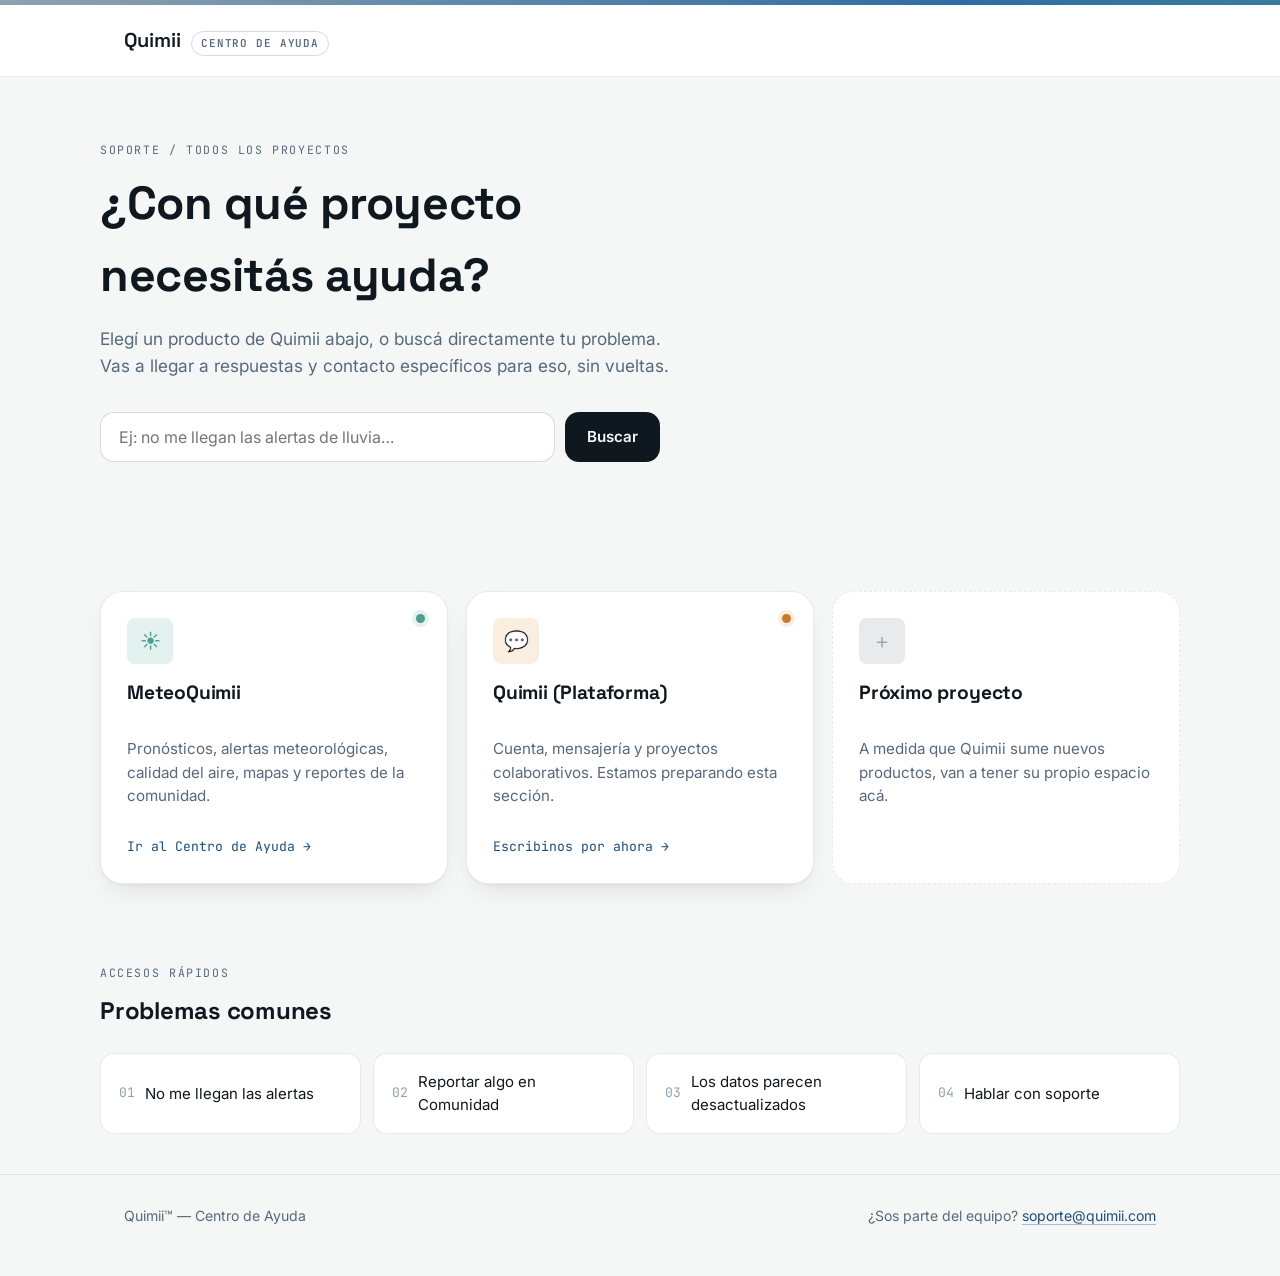
==== index.html @ ab5a410b "Add files via upload" ====
<!DOCTYPE html>
<html lang="es">
<head>
  <meta charset="UTF-8">
  <meta name="viewport" content="width=device-width, initial-scale=1.0">
  <title>Centro de Ayuda Quimii</title>
  <meta name="description" content="Centro de ayuda de Quimii: soporte para MeteoQuimii y el resto de los proyectos de Quimii.">
  <link rel="preconnect" href="https://fonts.googleapis.com">
  <link rel="preconnect" href="https://fonts.gstatic.com" crossorigin>
  <link href="https://fonts.googleapis.com/css2?family=Inter:wght@400;500;600;700&family=Space+Grotesk:wght@500;600;700&family=JetBrains+Mono:wght@400;500;600&display=swap" rel="stylesheet">
  <link rel="stylesheet" href="styles.css">
</head>
<body>
  <div class="sky-strip" aria-hidden="true"></div>

  <header class="site-header">
    <div class="wrap">
      <a class="brand" href="index.html">Quimii <span class="tag">Centro de Ayuda</span></a>
    </div>
  </header>

  <main>
    <section class="hero wrap">
      <span class="eyebrow">Soporte / Todos los proyectos</span>
      <h1>¿Con qué proyecto necesitás ayuda?</h1>
      <p class="lede">Elegí un producto de Quimii abajo, o buscá directamente tu problema. Vas a llegar a respuestas y contacto específicos para eso, sin vueltas.</p>

      <form id="help-search-form" class="help-search" role="search">
        <label for="help-search-input" class="sr-only" style="position:absolute;left:-9999px;">Buscar en el centro de ayuda</label>
        <input id="help-search-input" type="text" placeholder="Ej: no me llegan las alertas de lluvia…" autocomplete="off">
        <button type="submit">Buscar</button>
      </form>
      <p id="search-result" role="status"></p>
    </section>

    <section class="section wrap" aria-label="Proyectos Quimii">
      <div class="card-grid">
        <a class="project-card meteo" href="soporte-meteoquimii.html">
          <span class="status-dot on" title="Soporte activo"></span>
          <div class="icon-badge">☀️</div>
          <h3>MeteoQuimii</h3>
          <p class="desc">Pronósticos, alertas meteorológicas, calidad del aire, mapas y reportes de la comunidad.</p>
          <span class="go">Ir al Centro de Ayuda →</span>
        </a>

        <a class="project-card base" href="#quimii-plataforma" id="quimii-plataforma">
          <span class="status-dot soon" title="Contenido en preparación"></span>
          <div class="icon-badge">💬</div>
          <h3>Quimii (Plataforma)</h3>
          <p class="desc">Cuenta, mensajería y proyectos colaborativos. Estamos preparando esta sección.</p>
          <span class="go">Escribinos por ahora →</span>
        </a>

        <div class="project-card future" aria-disabled="true">
          <div class="icon-badge">＋</div>
          <h3>Próximo proyecto</h3>
          <p class="desc">A medida que Quimii sume nuevos productos, van a tener su propio espacio acá.</p>
        </div>
      </div>
    </section>

    <section class="section wrap" aria-label="Accesos rápidos">
      <div class="section-head">
        <span class="eyebrow">Accesos rápidos</span>
        <h2>Problemas comunes</h2>
      </div>
      <div class="quick-grid">
        <a class="quick-item" href="soporte-meteoquimii.html#faq-alertas"><span class="n">01</span> No me llegan las alertas</a>
        <a class="quick-item" href="soporte-meteoquimii.html#faq-comunidad"><span class="n">02</span> Reportar algo en Comunidad</a>
        <a class="quick-item" href="soporte-meteoquimii.html#faq-datos"><span class="n">03</span> Los datos parecen desactualizados</a>
        <a class="quick-item" href="soporte-meteoquimii.html#contacto"><span class="n">04</span> Hablar con soporte</a>
      </div>
    </section>
  </main>

  <footer class="site-footer">
    <div class="wrap">
      <span>Quimii™ — Centro de Ayuda</span>
      <span>¿Sos parte del equipo? <a href="mailto:soporte@quimii.com">soporte@quimii.com</a></span>
    </div>
  </footer>

  <script src="portal.js"></script>
</body>
</html>
---- styles.css ----
/* ==========================================================================
   Quimii — Centro de Ayuda
   Sistema de diseño: "despeje" — de nublado a despejado.
   El degradé del encabezado y los indicadores de estado usan la misma
   metáfora meteorológica que MeteoQuimii, para que el soporte se sienta
   parte de la misma familia de productos.
   ========================================================================== */

:root {
  /* Color */
  --ink: #10181f;
  --ink-soft: #2b3844;
  --slate: #57697a;
  --slate-soft: #8fa2b0;
  --paper: #f5f7f6;
  --paper-raised: #ffffff;
  --line: rgba(16, 24, 32, 0.09);
  --line-strong: rgba(16, 24, 32, 0.16);
  --sky: #2e6da4;
  --sky-deep: #1d4e7a;
  --clear: #4f9d92;
  --clear-soft: #e4f2ef;
  --amber: #c97a2e;
  --amber-soft: #faeee0;
  --storm: #b5493e;
  --storm-soft: #f8e8e6;

  /* Type */
  --font-display: "Space Grotesk", "Inter", sans-serif;
  --font-body: "Inter", sans-serif;
  --font-mono: "JetBrains Mono", monospace;

  /* Layout */
  --radius-s: 8px;
  --radius-m: 14px;
  --radius-l: 22px;
  --max: 1080px;
  --shadow-card: 0 1px 2px rgba(16, 24, 32, 0.04), 0 12px 28px -14px rgba(16, 24, 32, 0.18);
}

* { box-sizing: border-box; }

@media (prefers-reduced-motion: reduce) {
  *, *::before, *::after { animation-duration: 0.001ms !important; animation-iteration-count: 1 !important; transition: none !important; scroll-behavior: auto !important; }
}

html { scroll-behavior: smooth; }

body {
  margin: 0;
  font-family: var(--font-body);
  background: var(--paper);
  color: var(--ink);
  line-height: 1.55;
  -webkit-font-smoothing: antialiased;
}

a { color: var(--sky-deep); text-decoration-color: rgba(29, 78, 122, 0.35); text-underline-offset: 3px; }
a:hover { text-decoration-color: currentColor; }

h1, h2, h3, h4 { font-family: var(--font-display); color: var(--ink); margin: 0; letter-spacing: -0.01em; }

.eyebrow {
  display: block;
  font-family: var(--font-mono);
  font-size: 0.72rem;
  letter-spacing: 0.14em;
  text-transform: uppercase;
  color: var(--slate);
  margin-bottom: 0.6rem;
}

.wrap { max-width: var(--max); margin: 0 auto; padding: 0 24px; }

/* ---------- Sky strip (signature element) ---------- */
.sky-strip {
  height: 5px;
  width: 100%;
  background: linear-gradient(90deg, var(--slate-soft), var(--sky), var(--clear), var(--sky), var(--slate-soft));
  background-size: 300% 100%;
  animation: driftSky 14s linear infinite;
}
@keyframes driftSky {
  0% { background-position: 0% 0; }
  100% { background-position: 300% 0; }
}

/* ---------- Header ---------- */
.site-header {
  border-bottom: 1px solid var(--line);
  background: var(--paper-raised);
}
.site-header .wrap {
  display: flex;
  align-items: center;
  justify-content: space-between;
  padding-top: 20px;
  padding-bottom: 20px;
  gap: 16px;
  flex-wrap: wrap;
}
.brand {
  display: flex;
  align-items: baseline;
  gap: 10px;
  font-family: var(--font-display);
  font-weight: 600;
  font-size: 1.25rem;
  color: var(--ink);
  text-decoration: none;
}
.brand span.tag {
  font-family: var(--font-mono);
  font-size: 0.68rem;
  letter-spacing: 0.08em;
  text-transform: uppercase;
  color: var(--slate);
  border: 1px solid var(--line-strong);
  border-radius: 999px;
  padding: 3px 9px;
}
.back-link {
  font-family: var(--font-mono);
  font-size: 0.85rem;
  color: var(--slate);
  text-decoration: none;
  display: inline-flex;
  align-items: center;
  gap: 6px;
}
.back-link:hover { color: var(--sky-deep); }

/* ---------- Hero ---------- */
.hero { padding: 64px 0 40px; }
.hero h1 { font-size: clamp(2rem, 4.2vw, 2.9rem); max-width: 18ch; }
.hero p.lede { color: var(--slate); font-size: 1.08rem; max-width: 52ch; margin-top: 14px; }

/* ---------- Search ---------- */
.help-search {
  margin-top: 32px;
  display: flex;
  gap: 10px;
  max-width: 560px;
  flex-wrap: wrap;
}
.help-search input {
  flex: 1 1 260px;
  font-family: var(--font-body);
  font-size: 1rem;
  padding: 14px 18px;
  border-radius: var(--radius-m);
  border: 1px solid var(--line-strong);
  background: var(--paper-raised);
  color: var(--ink);
}
.help-search input:focus-visible { outline: 2px solid var(--sky); outline-offset: 2px; }
.help-search button {
  font-family: var(--font-body);
  font-weight: 600;
  font-size: 0.95rem;
  padding: 14px 22px;
  border-radius: var(--radius-m);
  border: none;
  background: var(--ink);
  color: var(--paper);
  cursor: pointer;
}
.help-search button:hover { background: var(--sky-deep); }
#search-result { margin-top: 14px; font-size: 0.92rem; color: var(--slate); min-height: 1.4em; }
#search-result a { font-weight: 600; }

/* ---------- Project cards ---------- */
.section { padding: 40px 0; }
.section-head { margin-bottom: 24px; max-width: 60ch; }
.section-head p { color: var(--slate); margin-top: 8px; }

.card-grid {
  display: grid;
  grid-template-columns: repeat(auto-fit, minmax(260px, 1fr));
  gap: 18px;
}

.project-card {
  background: var(--paper-raised);
  border: 1px solid var(--line);
  border-radius: var(--radius-l);
  padding: 26px;
  box-shadow: var(--shadow-card);
  display: flex;
  flex-direction: column;
  gap: 14px;
  text-decoration: none;
  color: inherit;
  transition: transform 0.18s ease, border-color 0.18s ease;
  position: relative;
  overflow: hidden;
}
.project-card:hover { transform: translateY(-3px); border-color: var(--sky); }
.project-card:focus-visible { outline: 2px solid var(--sky); outline-offset: 3px; }

.project-card .icon-badge {
  width: 46px; height: 46px;
  border-radius: var(--radius-s);
  display: flex; align-items: center; justify-content: center;
  font-size: 1.25rem;
}
.project-card.meteo .icon-badge { background: var(--clear-soft); color: var(--clear); }
.project-card.base .icon-badge { background: var(--amber-soft); color: var(--amber); }
.project-card.future .icon-badge { background: var(--line); color: var(--slate-soft); }

.project-card h3 { font-size: 1.2rem; }
.project-card p.desc { color: var(--slate); font-size: 0.95rem; flex-grow: 1; }
.project-card .go {
  font-family: var(--font-mono);
  font-size: 0.82rem;
  color: var(--sky-deep);
  display: inline-flex; align-items: center; gap: 6px;
}
.project-card.future {
  border-style: dashed;
  box-shadow: none;
  cursor: default;
}
.project-card.future:hover { transform: none; border-color: var(--line-strong); }

.status-dot {
  position: absolute; top: 22px; right: 22px;
  width: 9px; height: 9px; border-radius: 50%;
}
.status-dot.on { background: var(--clear); box-shadow: 0 0 0 4px var(--clear-soft); }
.status-dot.soon { background: var(--amber); box-shadow: 0 0 0 4px var(--amber-soft); }

/* ---------- Quick issues ---------- */
.quick-grid {
  display: grid;
  grid-template-columns: repeat(auto-fit, minmax(220px, 1fr));
  gap: 12px;
}
.quick-item {
  border: 1px solid var(--line);
  border-radius: var(--radius-m);
  padding: 16px 18px;
  background: var(--paper-raised);
  text-decoration: none;
  color: var(--ink);
  font-size: 0.94rem;
  display: flex; align-items: center; gap: 10px;
}
.quick-item:hover { border-color: var(--sky); color: var(--sky-deep); }
.quick-item .n { font-family: var(--font-mono); color: var(--slate-soft); font-size: 0.82rem; }

/* ---------- FAQ (details/summary, no JS needed) ---------- */
.faq-group { margin-bottom: 34px; }
.faq-group > h3 {
  font-size: 1rem;
  font-family: var(--font-mono);
  text-transform: uppercase;
  letter-spacing: 0.06em;
  color: var(--slate);
  margin-bottom: 12px;
}
details.faq {
  border-bottom: 1px solid var(--line);
  padding: 16px 2px;
}
details.faq summary {
  cursor: pointer;
  list-style: none;
  font-family: var(--font-body);
  font-weight: 600;
  font-size: 1.02rem;
  display: flex;
  align-items: center;
  justify-content: space-between;
  gap: 12px;
}
details.faq summary::-webkit-details-marker { display: none; }
details.faq summary::after {
  content: "+";
  font-family: var(--font-mono);
  font-size: 1.2rem;
  color: var(--slate-soft);
  flex-shrink: 0;
  transition: transform 0.15s ease;
}
details.faq[open] summary::after { content: "–"; color: var(--sky); }
details.faq p, details.faq ul {
  color: var(--slate);
  margin: 12px 0 0;
  max-width: 68ch;
}
details.faq ul { padding-left: 1.1em; }

/* ---------- Contact grid ---------- */
.contact-grid {
  display: grid;
  grid-template-columns: 1.2fr 1fr;
  gap: 22px;
}
@media (max-width: 820px) { .contact-grid { grid-template-columns: 1fr; } }

.panel {
  background: var(--paper-raised);
  border: 1px solid var(--line);
  border-radius: var(--radius-l);
  padding: 26px;
  box-shadow: var(--shadow-card);
}
.panel h3 { font-size: 1.1rem; margin-bottom: 4px; }
.panel p.hint { color: var(--slate); font-size: 0.9rem; margin: 6px 0 18px; }

.form-row { margin-bottom: 14px; display: flex; flex-direction: column; gap: 6px; }
.form-row label { font-size: 0.85rem; font-weight: 600; color: var(--ink-soft); }
.form-row input, .form-row select, .form-row textarea {
  font-family: var(--font-body);
  font-size: 0.95rem;
  padding: 11px 13px;
  border: 1px solid var(--line-strong);
  border-radius: var(--radius-s);
  background: var(--paper);
  color: var(--ink);
}
.form-row input:focus-visible, .form-row select:focus-visible, .form-row textarea:focus-visible {
  outline: 2px solid var(--sky); outline-offset: 1px;
}
.form-row textarea { resize: vertical; min-height: 96px; }

.btn-primary {
  font-family: var(--font-body);
  font-weight: 600;
  font-size: 0.96rem;
  padding: 12px 20px;
  border-radius: var(--radius-s);
  border: none;
  background: var(--ink);
  color: var(--paper);
  cursor: pointer;
  width: 100%;
}
.btn-primary:hover { background: var(--sky-deep); }

.contact-alt {
  display: flex;
  flex-direction: column;
  gap: 12px;
}
.alt-btn {
  display: flex; align-items: center; gap: 12px;
  border: 1px solid var(--line);
  border-radius: var(--radius-m);
  padding: 14px 16px;
  text-decoration: none;
  color: var(--ink);
  font-weight: 600;
  font-size: 0.95rem;
}
.alt-btn:hover { border-color: var(--sky); }
.alt-btn .ico { width: 34px; height: 34px; border-radius: 9px; display: flex; align-items: center; justify-content: center; font-size: 1rem; flex-shrink: 0; }
.alt-btn.whatsapp .ico { background: var(--clear-soft); color: var(--clear); }
.alt-btn.chat .ico { background: var(--line); color: var(--slate); }
.alt-btn.disabled { opacity: 0.55; cursor: not-allowed; pointer-events: none; }
.alt-btn small { display: block; font-weight: 400; color: var(--slate); font-size: 0.82rem; margin-top: 2px; }

.source-note {
  font-family: var(--font-mono);
  font-size: 0.8rem;
  color: var(--slate-soft);
  border-top: 1px dashed var(--line-strong);
  margin-top: 20px;
  padding-top: 14px;
}

/* ---------- Footer ---------- */
.site-footer {
  border-top: 1px solid var(--line);
  padding: 30px 0 50px;
  color: var(--slate);
  font-size: 0.88rem;
}
.site-footer .wrap { display: flex; justify-content: space-between; flex-wrap: wrap; gap: 10px; }

.form-status { font-size: 0.88rem; margin-top: 10px; min-height: 1.2em; }
.form-status.ok { color: var(--clear); }
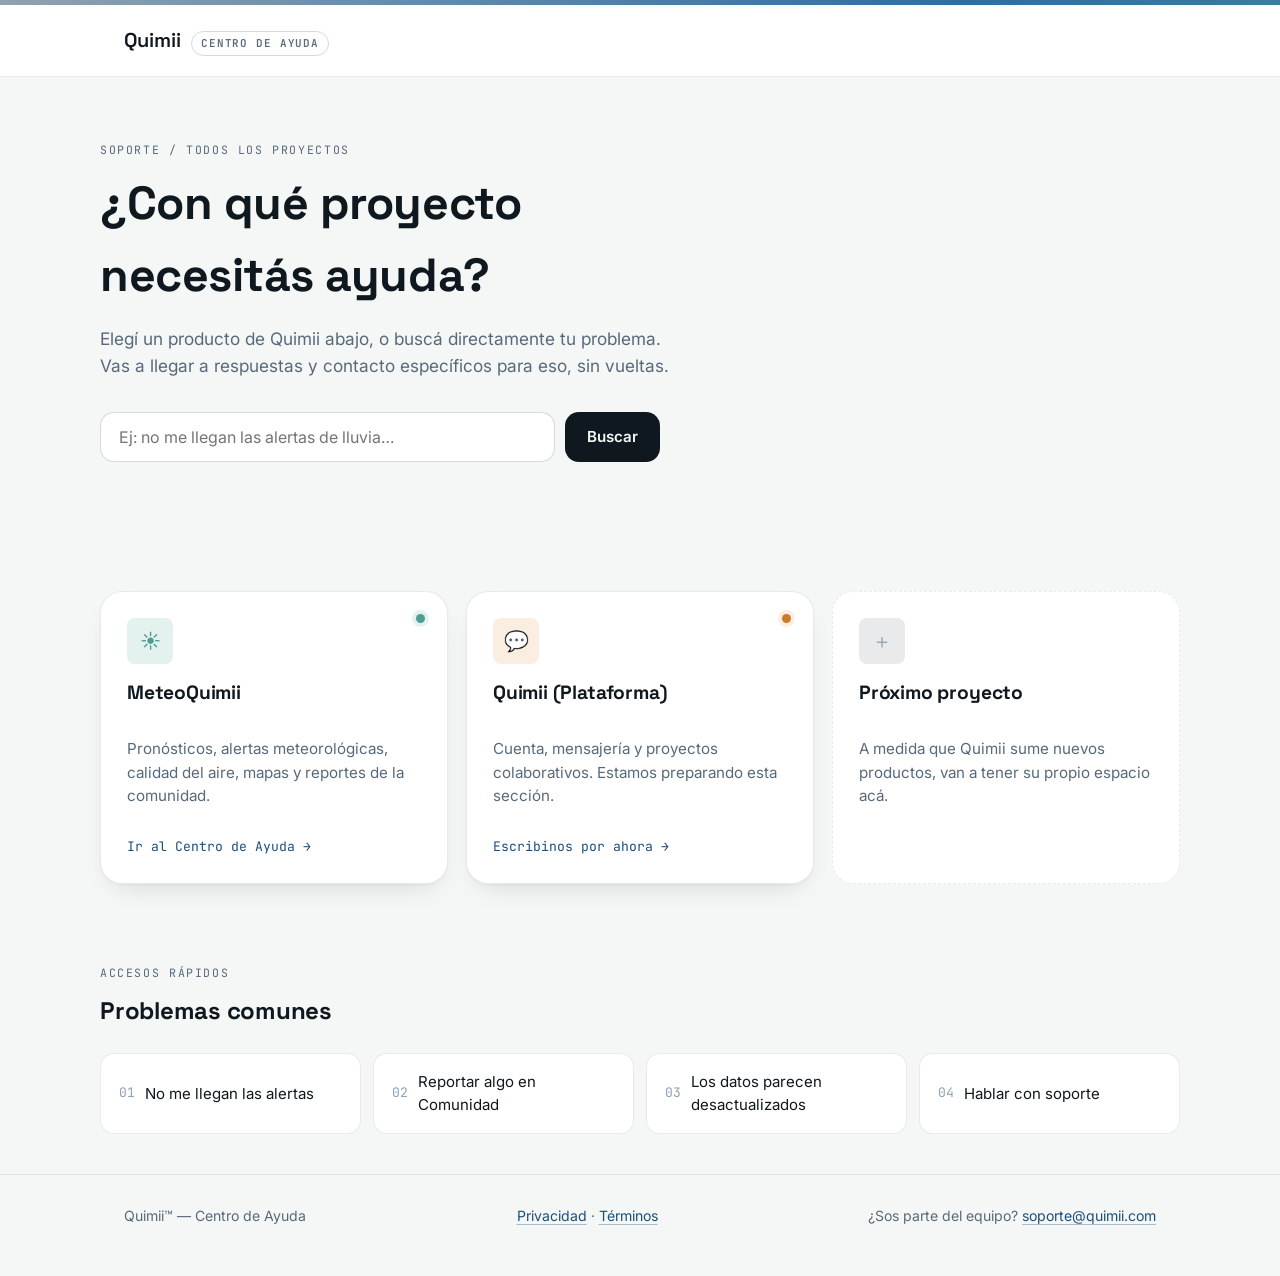
==== commit f37fe5fb: "Add files via upload" ====
--- a/index.html
+++ b/index.html
@@ -76,10 +76,11 @@
   <footer class="site-footer">
     <div class="wrap">
       <span>Quimii™ — Centro de Ayuda</span>
+      <span class="legal-links"><a href="privacy.html">Privacidad</a> · <a href="terms.html">Términos</a></span>
       <span>¿Sos parte del equipo? <a href="mailto:soporte@quimii.com">soporte@quimii.com</a></span>
     </div>
   </footer>
 
   <script src="portal.js"></script>
 </body>
-</html>
+</html>
